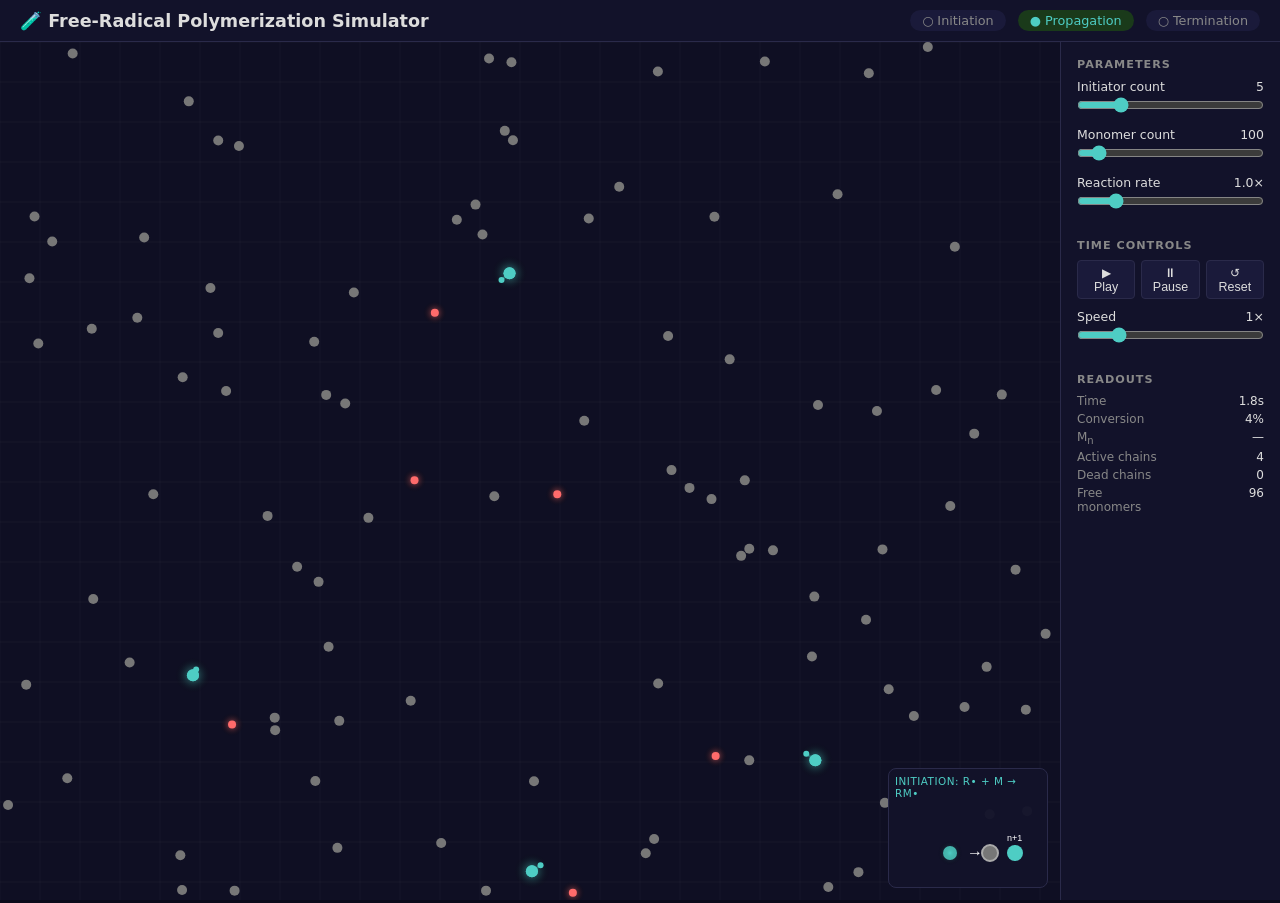
==== index.html @ 526443e1 "fix: remove consumed monomers from display, 5x reaction rates, monomer max 1000" ====
<!DOCTYPE html>
<html lang="en">
<head>
  <meta charset="UTF-8">
  <meta name="viewport" content="width=device-width, initial-scale=1.0">
  <title>Free-Radical Polymerization Simulator</title>
  <link rel="stylesheet" href="css/style.css">
</head>
<body>
  <div id="app">
    <header id="header">
      <h1>🧪 Free-Radical Polymerization Simulator</h1>
      <div id="stage-badges">
        <span id="badge-initiation" class="badge active">● Initiation</span>
        <span id="badge-propagation" class="badge">○ Propagation</span>
        <span id="badge-termination" class="badge">○ Termination</span>
      </div>
    </header>
    <main id="main">
      <div id="canvas-container">
        <canvas id="sim-canvas"></canvas>
        <div id="callout" class="hidden">
          <div id="callout-title"></div>
          <canvas id="callout-canvas" width="140" height="100"></canvas>
        </div>
      </div>
      <aside id="panel">
        <section class="panel-section">
          <h2>Parameters</h2>
          <div class="param">
            <label>Initiator count <span id="val-initiator">5</span></label>
            <input type="range" id="slider-initiator" min="1" max="20" value="5" step="1">
          </div>
          <div class="param">
            <label>Monomer count <span id="val-monomer">100</span></label>
            <input type="range" id="slider-monomer" min="20" max="1000" value="100" step="10">
          </div>
          <div class="param">
            <label>Reaction rate <span id="val-rate">1.0×</span></label>
            <input type="range" id="slider-rate" min="0.1" max="5.0" value="1.0" step="0.1">
          </div>
        </section>
        <section class="panel-section">
          <h2>Time Controls</h2>
          <div class="btn-row">
            <button id="btn-play">▶ Play</button>
            <button id="btn-pause">⏸ Pause</button>
            <button id="btn-reset">↺ Reset</button>
          </div>
          <div class="param">
            <label>Speed <span id="val-speed">1×</span></label>
            <input type="range" id="slider-speed" min="0.25" max="4" value="1" step="0.25">
          </div>
        </section>
        <section class="panel-section">
          <h2>Readouts</h2>
          <dl id="readouts">
            <dt>Time</dt><dd id="ro-time">0.0s</dd>
            <dt>Conversion</dt><dd id="ro-conversion">0%</dd>
            <dt>M<sub>n</sub></dt><dd id="ro-mn">—</dd>
            <dt>Active chains</dt><dd id="ro-chains">0</dd>
            <dt>Dead chains</dt><dd id="ro-dead">0</dd>
            <dt>Free monomers</dt><dd id="ro-monomers">0</dd>
          </dl>
        </section>
      </aside>
    </main>
  </div>
  <script src="js/bundle.js"></script>
</body>
</html>
---- css/style.css ----
*, *::before, *::after { box-sizing: border-box; margin: 0; padding: 0; }

:root {
  --bg: #0a0a1a;
  --bg-panel: #12122a;
  --bg-header: #12122a;
  --border: #2a2a4a;
  --text: #ddd;
  --text-secondary: #888;
  --accent: #4ecdc4;
  --red: #ff6b6b;
  --yellow: #ffd93d;
  --radius: 8px;
}

body {
  font-family: system-ui, -apple-system, sans-serif;
  background: var(--bg);
  color: var(--text);
  height: 100vh;
  overflow: hidden;
}

#app {
  display: flex;
  flex-direction: column;
  height: 100vh;
}

#header {
  display: flex;
  align-items: center;
  justify-content: space-between;
  padding: 10px 20px;
  background: var(--bg-header);
  border-bottom: 1px solid var(--border);
}

#header h1 {
  font-size: 1.1rem;
  font-weight: 600;
}

#stage-badges { display: flex; gap: 12px; }

.badge {
  font-size: 0.8rem;
  padding: 3px 12px;
  border-radius: 12px;
  background: #1a1a3a;
  color: var(--text-secondary);
  transition: all 0.3s;
}

.badge.active { background: #1a3a1a; color: var(--accent); }

#main {
  display: flex;
  flex: 1;
  min-height: 0;
}

#canvas-container {
  flex: 1;
  position: relative;
  background: #0f0f23;
}

#sim-canvas {
  display: block;
  width: 100%;
  height: 100%;
}

#callout {
  position: absolute;
  bottom: 12px;
  right: 12px;
  width: 160px;
  height: 120px;
  background: rgba(18, 18, 42, 0.95);
  border: 1px solid var(--border);
  border-radius: var(--radius);
  padding: 6px;
  transition: opacity 0.5s;
}

#callout.hidden { opacity: 0; pointer-events: none; }
#callout:not(.hidden) { opacity: 1; }

#callout-title {
  font-size: 0.65rem;
  color: var(--accent);
  text-transform: uppercase;
  letter-spacing: 0.5px;
  margin-bottom: 4px;
}

#callout-canvas { display: block; border-radius: 4px; }

#panel {
  width: 220px;
  background: var(--bg-panel);
  border-left: 1px solid var(--border);
  padding: 16px;
  overflow-y: auto;
  display: flex;
  flex-direction: column;
  gap: 16px;
}

.panel-section h2 {
  font-size: 0.7rem;
  text-transform: uppercase;
  letter-spacing: 1px;
  color: var(--text-secondary);
  margin-bottom: 8px;
}

.param { margin-bottom: 10px; }

.param label {
  display: flex;
  justify-content: space-between;
  font-size: 0.78rem;
  margin-bottom: 3px;
}

.param input[type="range"] {
  width: 100%;
  accent-color: var(--accent);
}

.btn-row { display: flex; gap: 6px; margin-bottom: 10px; }

button {
  background: #1a1a3a;
  color: var(--text);
  border: 1px solid var(--border);
  padding: 4px 10px;
  border-radius: 4px;
  cursor: pointer;
  font-size: 0.78rem;
  flex: 1;
}

button:hover { background: #2a2a4a; }

#readouts {
  display: grid;
  grid-template-columns: 1fr 1fr;
  gap: 4px 12px;
  font-size: 0.75rem;
}

#readouts dt { color: var(--text-secondary); }

#readouts dd { text-align: right; font-variant-numeric: tabular-nums; }
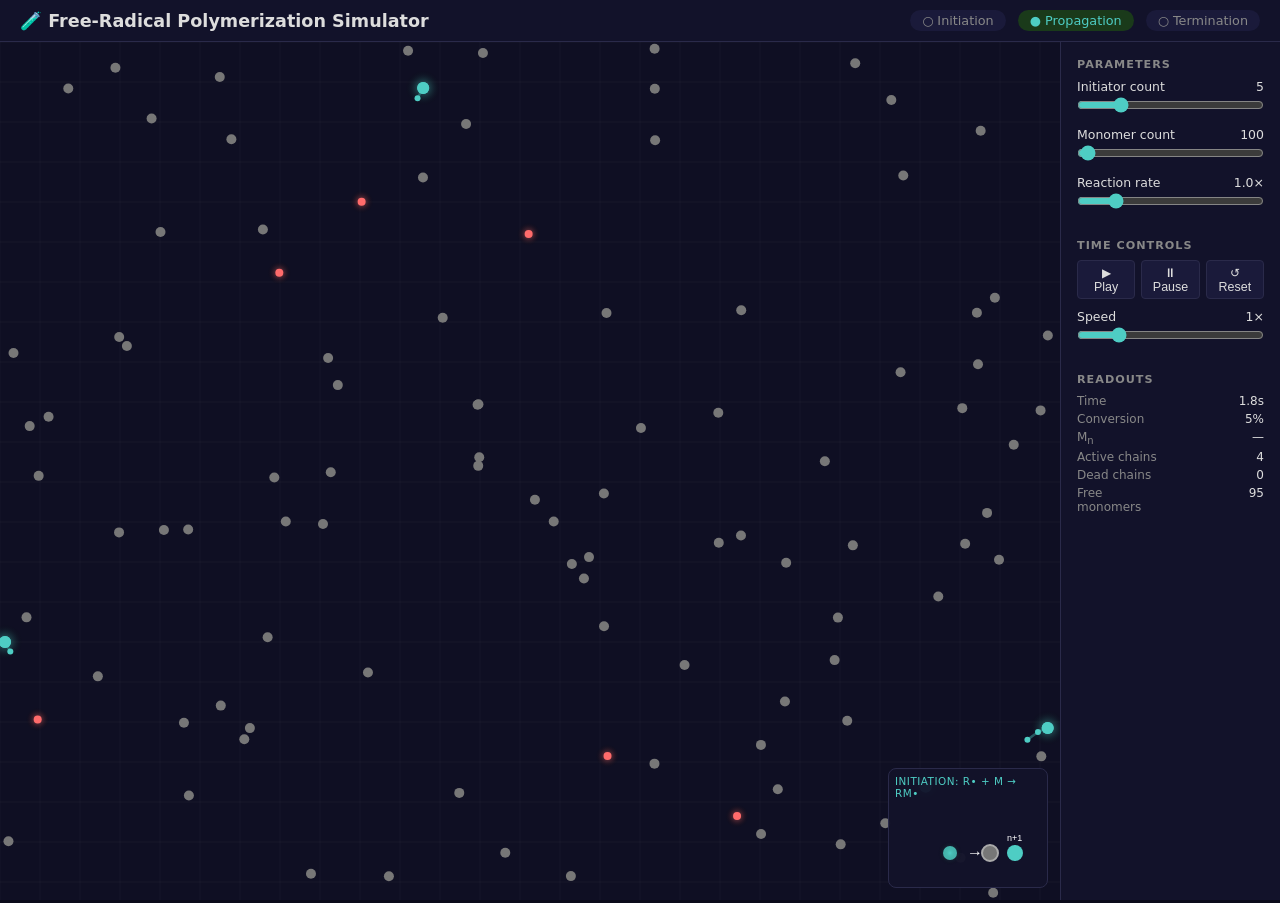
==== commit 3b8ddda2: "fix: monomer max 5000, 5x reaction rates (kd=25, kp=12.5, kt=3.75)" ====
--- a/index.html
+++ b/index.html
@@ -33,7 +33,7 @@
           </div>
           <div class="param">
             <label>Monomer count <span id="val-monomer">100</span></label>
-            <input type="range" id="slider-monomer" min="20" max="1000" value="100" step="10">
+            <input type="range" id="slider-monomer" min="20" max="5000" value="100" step="10">
           </div>
           <div class="param">
             <label>Reaction rate <span id="val-rate">1.0×</span></label>
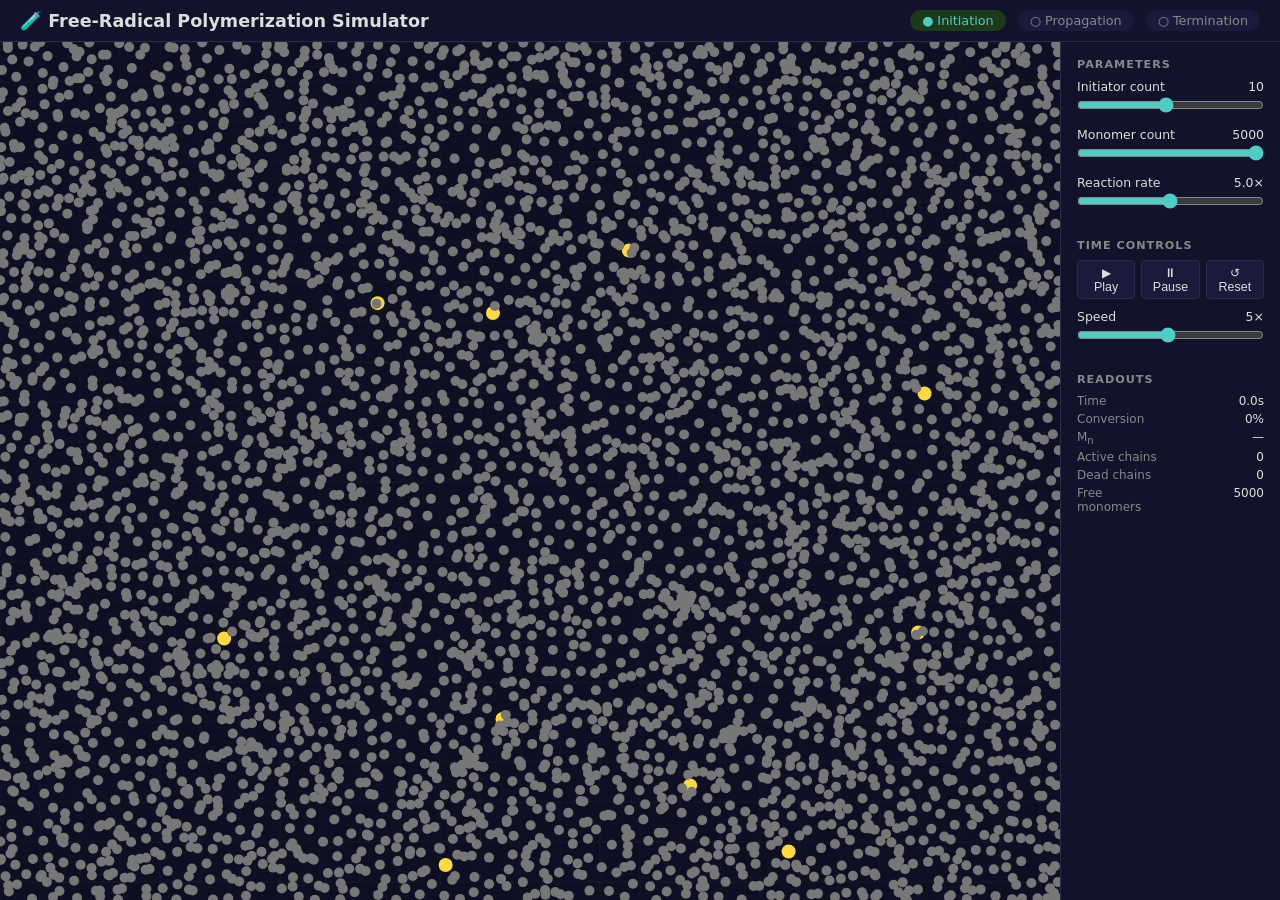
==== commit f7c9dbb2: "fix: manual start only, defaults: 10 initiators, 5000 monomers, rate 5x, speed 5x" ====
--- a/index.html
+++ b/index.html
@@ -28,16 +28,16 @@
         <section class="panel-section">
           <h2>Parameters</h2>
           <div class="param">
-            <label>Initiator count <span id="val-initiator">5</span></label>
-            <input type="range" id="slider-initiator" min="1" max="20" value="5" step="1">
+            <label>Initiator count <span id="val-initiator">10</span></label>
+            <input type="range" id="slider-initiator" min="1" max="20" value="10" step="1">
           </div>
           <div class="param">
-            <label>Monomer count <span id="val-monomer">100</span></label>
-            <input type="range" id="slider-monomer" min="20" max="5000" value="100" step="10">
+            <label>Monomer count <span id="val-monomer">5000</span></label>
+            <input type="range" id="slider-monomer" min="20" max="5000" value="5000" step="10">
           </div>
           <div class="param">
-            <label>Reaction rate <span id="val-rate">1.0×</span></label>
-            <input type="range" id="slider-rate" min="0.1" max="5.0" value="1.0" step="0.1">
+            <label>Reaction rate <span id="val-rate">5.0×</span></label>
+            <input type="range" id="slider-rate" min="0.1" max="10.0" value="5.0" step="0.1">
           </div>
         </section>
         <section class="panel-section">
@@ -48,8 +48,8 @@
             <button id="btn-reset">↺ Reset</button>
           </div>
           <div class="param">
-            <label>Speed <span id="val-speed">1×</span></label>
-            <input type="range" id="slider-speed" min="0.25" max="4" value="1" step="0.25">
+            <label>Speed <span id="val-speed">5×</span></label>
+            <input type="range" id="slider-speed" min="0.25" max="10" value="5" step="0.25">
           </div>
         </section>
         <section class="panel-section">
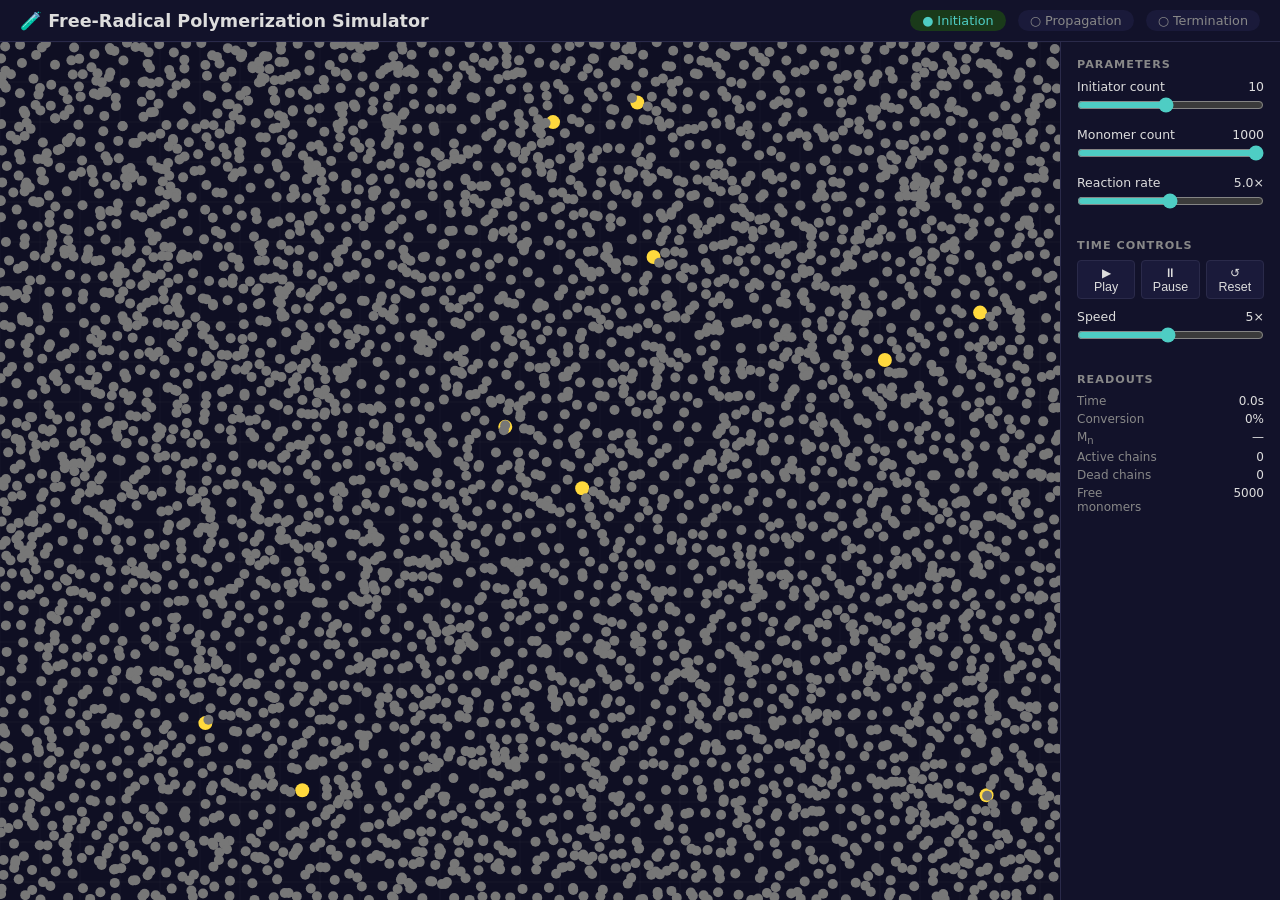
==== commit 18d20c6f: "fix: reduce default monomer count to 1000, add CLAUDE.md Co-Authored-By: Claude Opus 4.7 <noreply@an" ====
--- a/index.html
+++ b/index.html
@@ -32,8 +32,8 @@
             <input type="range" id="slider-initiator" min="1" max="20" value="10" step="1">
           </div>
           <div class="param">
-            <label>Monomer count <span id="val-monomer">5000</span></label>
-            <input type="range" id="slider-monomer" min="20" max="5000" value="5000" step="10">
+            <label>Monomer count <span id="val-monomer">1000</span></label>
+            <input type="range" id="slider-monomer" min="20" max="1000" value="1000" step="10">
           </div>
           <div class="param">
             <label>Reaction rate <span id="val-rate">5.0×</span></label>
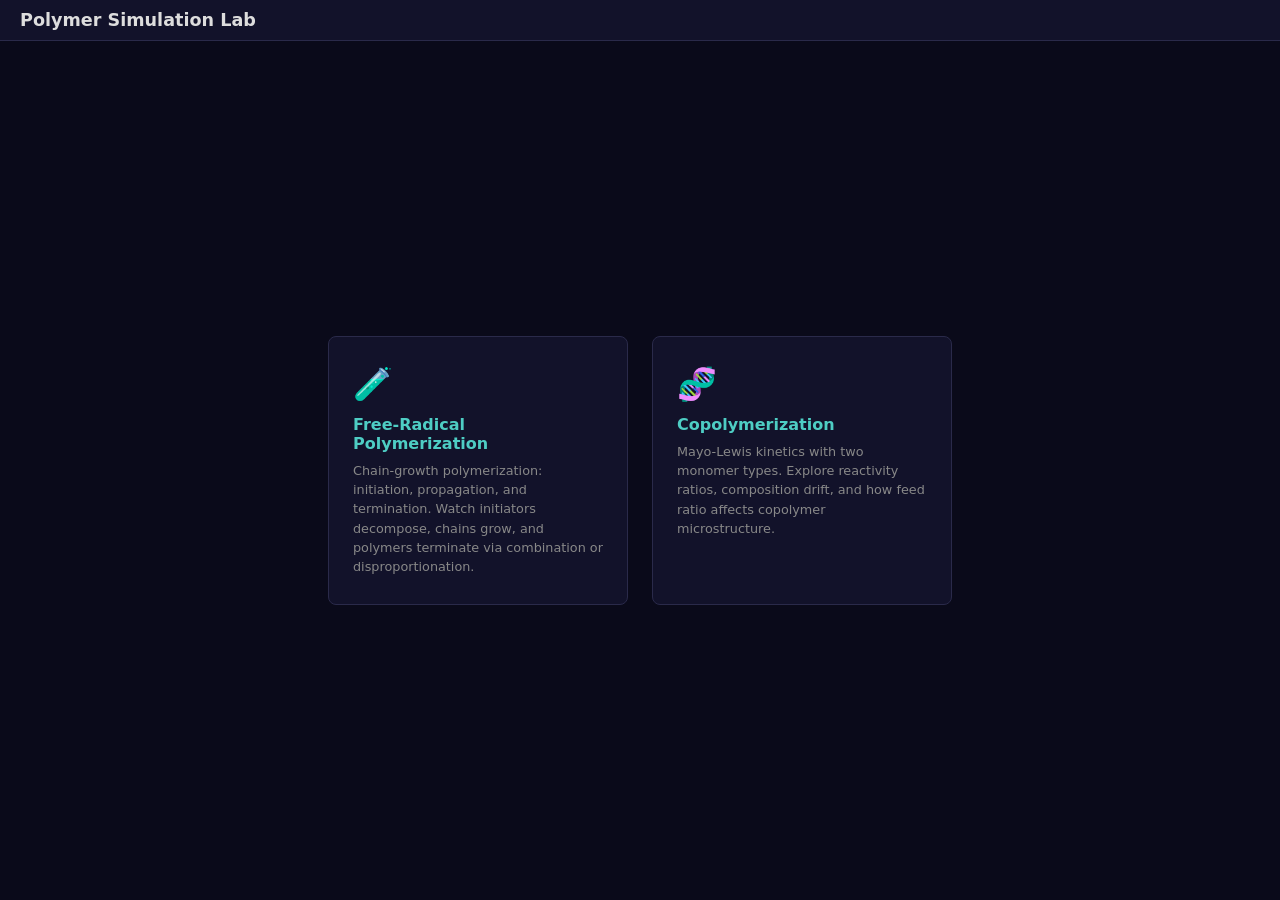
==== commit 744dc60b: "feat: add landing page with sim cards, update backward-compat bundle Co-Authored-By: Claude Opus 4.7" ====
--- a/index.html
+++ b/index.html
@@ -3,69 +3,28 @@
 <head>
   <meta charset="UTF-8">
   <meta name="viewport" content="width=device-width, initial-scale=1.0">
-  <title>Free-Radical Polymerization Simulator</title>
+  <title>Polymer Simulation Lab</title>
   <link rel="stylesheet" href="css/style.css">
 </head>
 <body>
   <div id="app">
     <header id="header">
-      <h1>🧪 Free-Radical Polymerization Simulator</h1>
-      <div id="stage-badges">
-        <span id="badge-initiation" class="badge active">● Initiation</span>
-        <span id="badge-propagation" class="badge">○ Propagation</span>
-        <span id="badge-termination" class="badge">○ Termination</span>
+      <h1>Polymer Simulation Lab</h1>
+    </header>
+    <main id="landing">
+      <div class="sim-cards">
+        <a href="free-radical/index.html" class="sim-card">
+          <div class="sim-card-icon">🧪</div>
+          <h2>Free-Radical Polymerization</h2>
+          <p>Chain-growth polymerization: initiation, propagation, and termination. Watch initiators decompose, chains grow, and polymers terminate via combination or disproportionation.</p>
+        </a>
+        <a href="copolymer/index.html" class="sim-card">
+          <div class="sim-card-icon">🧬</div>
+          <h2>Copolymerization</h2>
+          <p>Mayo-Lewis kinetics with two monomer types. Explore reactivity ratios, composition drift, and how feed ratio affects copolymer microstructure.</p>
+        </a>
       </div>
-    </header>
-    <main id="main">
-      <div id="canvas-container">
-        <canvas id="sim-canvas"></canvas>
-        <div id="callout" class="hidden">
-          <div id="callout-title"></div>
-          <canvas id="callout-canvas" width="140" height="100"></canvas>
-        </div>
-      </div>
-      <aside id="panel">
-        <section class="panel-section">
-          <h2>Parameters</h2>
-          <div class="param">
-            <label>Initiator count <span id="val-initiator">10</span></label>
-            <input type="range" id="slider-initiator" min="1" max="20" value="10" step="1">
-          </div>
-          <div class="param">
-            <label>Monomer count <span id="val-monomer">1000</span></label>
-            <input type="range" id="slider-monomer" min="20" max="1000" value="1000" step="10">
-          </div>
-          <div class="param">
-            <label>Reaction rate <span id="val-rate">5.0×</span></label>
-            <input type="range" id="slider-rate" min="0.1" max="10.0" value="5.0" step="0.1">
-          </div>
-        </section>
-        <section class="panel-section">
-          <h2>Time Controls</h2>
-          <div class="btn-row">
-            <button id="btn-play">▶ Play</button>
-            <button id="btn-pause">⏸ Pause</button>
-            <button id="btn-reset">↺ Reset</button>
-          </div>
-          <div class="param">
-            <label>Speed <span id="val-speed">5×</span></label>
-            <input type="range" id="slider-speed" min="0.25" max="10" value="5" step="0.25">
-          </div>
-        </section>
-        <section class="panel-section">
-          <h2>Readouts</h2>
-          <dl id="readouts">
-            <dt>Time</dt><dd id="ro-time">0.0s</dd>
-            <dt>Conversion</dt><dd id="ro-conversion">0%</dd>
-            <dt>M<sub>n</sub></dt><dd id="ro-mn">—</dd>
-            <dt>Active chains</dt><dd id="ro-chains">0</dd>
-            <dt>Dead chains</dt><dd id="ro-dead">0</dd>
-            <dt>Free monomers</dt><dd id="ro-monomers">0</dd>
-          </dl>
-        </section>
-      </aside>
     </main>
   </div>
-  <script src="js/bundle.js"></script>
 </body>
 </html>
--- a/css/style.css
+++ b/css/style.css
@@ -156,3 +156,56 @@
 #readouts dt { color: var(--text-secondary); }
 
 #readouts dd { text-align: right; font-variant-numeric: tabular-nums; }
+
+#landing {
+  flex: 1;
+  display: flex;
+  align-items: center;
+  justify-content: center;
+  padding: 40px;
+  min-height: 0;
+  overflow-y: auto;
+}
+
+.sim-cards {
+  display: flex;
+  gap: 24px;
+  max-width: 700px;
+  width: 100%;
+  flex-wrap: wrap;
+  justify-content: center;
+}
+
+.sim-card {
+  display: block;
+  background: var(--bg-panel);
+  border: 1px solid var(--border);
+  border-radius: var(--radius);
+  padding: 28px 24px;
+  width: 300px;
+  text-decoration: none;
+  color: var(--text);
+  transition: border-color 0.2s, transform 0.15s;
+}
+
+.sim-card:hover {
+  border-color: var(--accent);
+  transform: translateY(-2px);
+}
+
+.sim-card-icon {
+  font-size: 2rem;
+  margin-bottom: 12px;
+}
+
+.sim-card h2 {
+  font-size: 1rem;
+  color: var(--accent);
+  margin-bottom: 8px;
+}
+
+.sim-card p {
+  font-size: 0.8rem;
+  color: var(--text-secondary);
+  line-height: 1.5;
+}
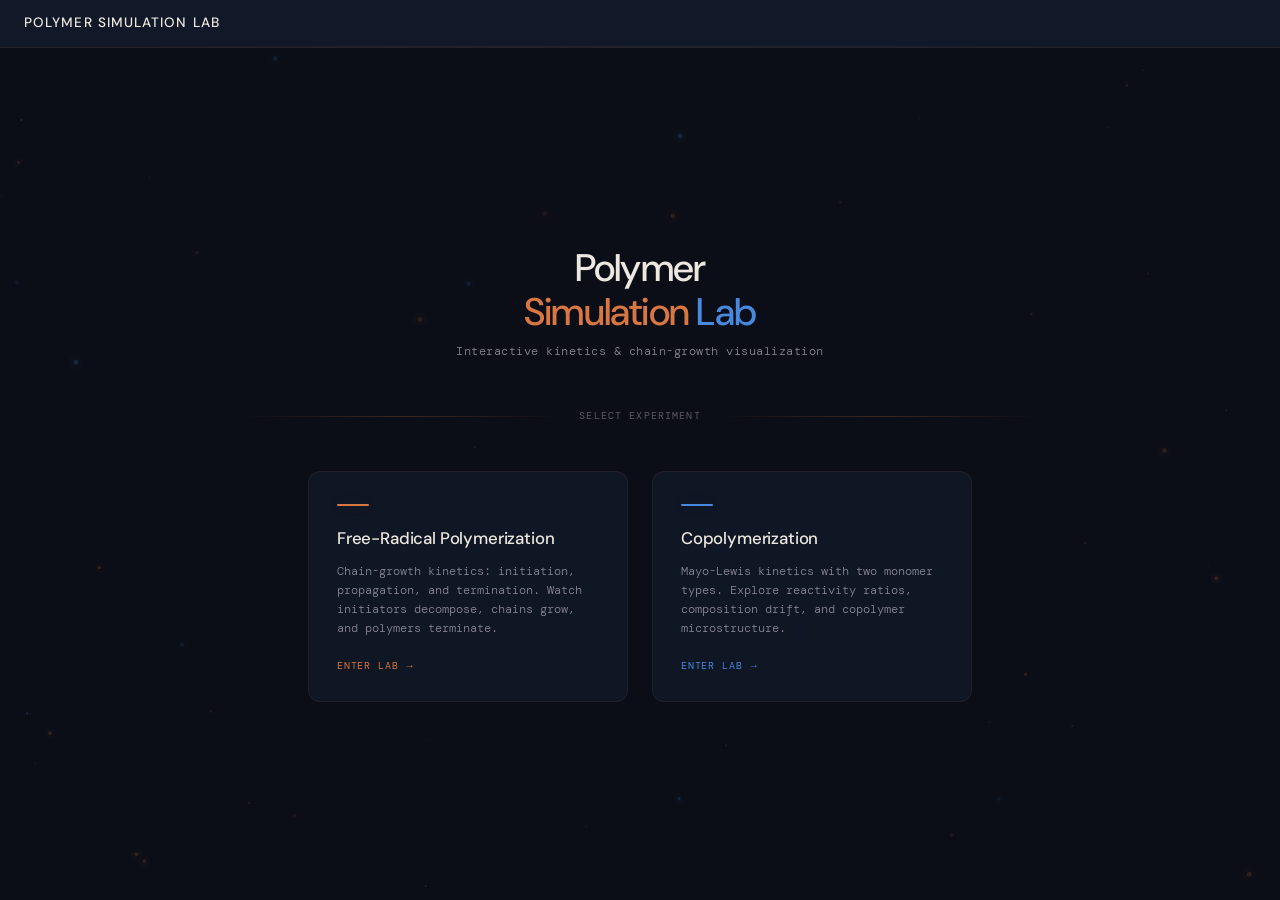
==== commit 33b59315: "session: "Mineral Lab" frontend redesign + install skills.sh top 20 Complete visual redesign of the " ====
--- a/index.html
+++ b/index.html
@@ -12,19 +12,103 @@
       <h1>Polymer Simulation Lab</h1>
     </header>
     <main id="landing">
-      <div class="sim-cards">
-        <a href="free-radical/index.html" class="sim-card">
-          <div class="sim-card-icon">🧪</div>
-          <h2>Free-Radical Polymerization</h2>
-          <p>Chain-growth polymerization: initiation, propagation, and termination. Watch initiators decompose, chains grow, and polymers terminate via combination or disproportionation.</p>
-        </a>
-        <a href="copolymer/index.html" class="sim-card">
-          <div class="sim-card-icon">🧬</div>
-          <h2>Copolymerization</h2>
-          <p>Mayo-Lewis kinetics with two monomer types. Explore reactivity ratios, composition drift, and how feed ratio affects copolymer microstructure.</p>
-        </a>
+      <canvas id="landing-canvas"></canvas>
+      <div class="landing-content">
+        <h1>Polymer<br><span class="copper">Simulation</span> <span class="cobalt">Lab</span></h1>
+        <p class="landing-subtitle">Interactive kinetics &amp; chain-growth visualization</p>
+        <div class="landing-divider">Select Experiment</div>
+        <div class="sim-cards">
+          <a href="free-radical/index.html" class="sim-card card-radical">
+            <div class="sim-card-accent"></div>
+            <h2>Free-Radical Polymerization</h2>
+            <p>Chain-growth kinetics: initiation, propagation, and termination. Watch initiators decompose, chains grow, and polymers terminate.</p>
+            <div class="sim-card-footer">
+              Enter Lab <span class="arrow">→</span>
+            </div>
+          </a>
+          <a href="copolymer/index.html" class="sim-card card-copolymer">
+            <div class="sim-card-accent"></div>
+            <h2>Copolymerization</h2>
+            <p>Mayo-Lewis kinetics with two monomer types. Explore reactivity ratios, composition drift, and copolymer microstructure.</p>
+            <div class="sim-card-footer">
+              Enter Lab <span class="arrow">→</span>
+            </div>
+          </a>
+        </div>
       </div>
     </main>
   </div>
+  <script>
+    (function() {
+      const canvas = document.getElementById('landing-canvas');
+      const ctx = canvas.getContext('2d');
+      let w, h, particles = [];
+
+      function resize() {
+        w = canvas.width = window.innerWidth;
+        h = canvas.height = window.innerHeight;
+      }
+      window.addEventListener('resize', resize);
+      resize();
+
+      const COUNT = 60;
+      for (let i = 0; i < COUNT; i++) {
+        particles.push({
+          x: Math.random() * w,
+          y: Math.random() * h,
+          vx: (Math.random() - 0.5) * 0.3,
+          vy: (Math.random() - 0.5) * 0.3,
+          r: Math.random() * 2 + 0.5,
+          alpha: Math.random() * 0.3 + 0.1,
+          type: Math.random() > 0.5 ? 'copper' : 'cobalt'
+        });
+      }
+
+      function draw() {
+        ctx.clearRect(0, 0, w, h);
+        for (const p of particles) {
+          p.x += p.vx;
+          p.y += p.vy;
+          if (p.x < 0) p.x = w;
+          if (p.x > w) p.x = 0;
+          if (p.y < 0) p.y = h;
+          if (p.y > h) p.y = 0;
+
+          ctx.beginPath();
+          ctx.arc(p.x, p.y, p.r, 0, Math.PI * 2);
+          const color = p.type === 'copper' ? '217, 119, 66' : '72, 136, 221';
+          ctx.fillStyle = `rgba(${color}, ${p.alpha})`;
+          ctx.fill();
+
+          if (p.r > 1.5) {
+            ctx.beginPath();
+            ctx.arc(p.x, p.y, p.r * 3, 0, Math.PI * 2);
+            ctx.fillStyle = `rgba(${color}, ${p.alpha * 0.15})`;
+            ctx.fill();
+          }
+        }
+
+        // subtle connecting lines between nearby particles
+        for (let i = 0; i < particles.length; i++) {
+          for (let j = i + 1; j < particles.length; j++) {
+            const dx = particles[i].x - particles[j].x;
+            const dy = particles[i].y - particles[j].y;
+            const dist = Math.sqrt(dx * dx + dy * dy);
+            if (dist < 120) {
+              ctx.beginPath();
+              ctx.moveTo(particles[i].x, particles[i].y);
+              ctx.lineTo(particles[j].x, particles[j].y);
+              ctx.strokeStyle = `rgba(217, 119, 66, ${0.04 * (1 - dist / 120)})`;
+              ctx.lineWidth = 0.5;
+              ctx.stroke();
+            }
+          }
+        }
+
+        requestAnimationFrame(draw);
+      }
+      draw();
+    })();
+  </script>
 </body>
 </html>
--- a/css/style.css
+++ b/css/style.css
@@ -1,161 +1,372 @@
+@import url('https://fonts.googleapis.com/css2?family=DM+Mono:ital,wght@0,300;0,400;0,500;1,400&family=DM+Sans:opsz,wght@9..40,300;9..40,400;9..40,500;9..40,600&display=swap');
+
 *, *::before, *::after { box-sizing: border-box; margin: 0; padding: 0; }
 
 :root {
-  --bg: #0a0a1a;
-  --bg-panel: #12122a;
-  --bg-header: #12122a;
-  --border: #2a2a4a;
-  --text: #ddd;
-  --text-secondary: #888;
-  --accent: #4ecdc4;
-  --red: #ff6b6b;
-  --yellow: #ffd93d;
-  --radius: 8px;
+  --bg-deep: #0b0e17;
+  --bg-surface: #111827;
+  --bg-panel: rgba(17, 24, 39, 0.88);
+  --copper: #d97742;
+  --copper-soft: #b86535;
+  --copper-glow: rgba(217, 119, 66, 0.15);
+  --cobalt: #4888dd;
+  --cobalt-glow: rgba(72, 136, 221, 0.15);
+  --amber: #d9a040;
+  --amber-glow: rgba(217, 160, 64, 0.12);
+  --rose: #d94a6a;
+  --text-primary: #ece8e0;
+  --text-secondary: #8a8895;
+  --text-dim: #5a5865;
+  --border-subtle: rgba(217, 119, 66, 0.1);
+  --border-accent: rgba(217, 119, 66, 0.25);
+  --radius-sm: 4px;
+  --radius-md: 8px;
+  --radius-lg: 12px;
+  --font-ui: 'DM Mono', 'Courier New', monospace;
+  --font-display: 'DM Sans', 'Segoe UI', sans-serif;
 }
 
 body {
-  font-family: system-ui, -apple-system, sans-serif;
-  background: var(--bg);
-  color: var(--text);
+  font-family: var(--font-ui);
+  background: var(--bg-deep);
+  color: var(--text-primary);
   height: 100vh;
   overflow: hidden;
-}
-
+  font-size: 13px;
+  line-height: 1.5;
+  -webkit-font-smoothing: antialiased;
+}
+
+/* ── Scrollbar ── */
+::-webkit-scrollbar { width: 4px; }
+::-webkit-scrollbar-track { background: transparent; }
+::-webkit-scrollbar-thumb { background: var(--border-accent); border-radius: 2px; }
+
+/* ── App Shell ── */
 #app {
   display: flex;
   flex-direction: column;
   height: 100vh;
 }
 
+/* ── Header ── */
 #header {
   display: flex;
   align-items: center;
-  justify-content: space-between;
-  padding: 10px 20px;
-  background: var(--bg-header);
-  border-bottom: 1px solid var(--border);
+  padding: 0 24px;
+  height: 48px;
+  background: var(--bg-surface);
+  border-bottom: 1px solid var(--border-subtle);
+  gap: 16px;
+  flex-shrink: 0;
+  position: relative;
+  z-index: 10;
+}
+
+#header::after {
+  content: '';
+  position: absolute;
+  bottom: 0;
+  left: 0;
+  right: 0;
+  height: 1px;
+  background: linear-gradient(90deg, transparent, var(--copper-glow), var(--cobalt-glow), transparent);
+  opacity: 0.6;
 }
 
 #header h1 {
-  font-size: 1.1rem;
-  font-weight: 600;
-}
-
-#stage-badges { display: flex; gap: 12px; }
+  font-family: var(--font-display);
+  font-size: 0.85rem;
+  font-weight: 500;
+  letter-spacing: 0.02em;
+  color: var(--text-primary);
+  text-transform: uppercase;
+  letter-spacing: 0.08em;
+}
+
+.back-link {
+  color: var(--text-secondary);
+  text-decoration: none;
+  font-size: 0.72rem;
+  transition: color 0.2s;
+  letter-spacing: 0.02em;
+  margin-left: auto;
+}
+
+.back-link:hover { color: var(--copper); }
+
+/* ── Stage Badges ── */
+#stage-badges {
+  display: flex;
+  gap: 8px;
+  margin-left: auto;
+}
 
 .badge {
-  font-size: 0.8rem;
-  padding: 3px 12px;
-  border-radius: 12px;
-  background: #1a1a3a;
-  color: var(--text-secondary);
-  transition: all 0.3s;
-}
-
-.badge.active { background: #1a3a1a; color: var(--accent); }
-
+  font-size: 0.65rem;
+  padding: 3px 12px 2px;
+  border-radius: 100px;
+  background: rgba(255,255,255,0.04);
+  color: var(--text-dim);
+  border: 1px solid transparent;
+  letter-spacing: 0.04em;
+  transition: all 0.4s ease;
+  text-transform: uppercase;
+}
+
+.badge.active {
+  background: var(--copper-glow);
+  color: var(--copper);
+  border-color: rgba(217, 119, 66, 0.2);
+  box-shadow: 0 0 12px rgba(217, 119, 66, 0.08);
+}
+
+/* ── Main Layout ── */
 #main {
   display: flex;
   flex: 1;
   min-height: 0;
 }
 
+/* ── Canvas Area ── */
 #canvas-container {
   flex: 1;
   position: relative;
-  background: #0f0f23;
+  background: var(--bg-deep);
+  overflow: hidden;
+}
+
+#canvas-container::before {
+  content: '';
+  position: absolute;
+  inset: 12px;
+  border: 1px solid var(--border-subtle);
+  border-radius: var(--radius-md);
+  pointer-events: none;
+  z-index: 1;
+  transition: border-color 0.4s ease;
+}
+
+#canvas-container:has(canvas:hover)::before {
+  border-color: var(--border-accent);
 }
 
 #sim-canvas {
   display: block;
-  width: 100%;
-  height: 100%;
-}
-
+  width: calc(100% - 24px);
+  height: calc(100% - 24px);
+  margin: 12px;
+  border-radius: var(--radius-md);
+}
+
+/* ── Callout ── */
 #callout {
   position: absolute;
-  bottom: 12px;
-  right: 12px;
-  width: 160px;
-  height: 120px;
-  background: rgba(18, 18, 42, 0.95);
-  border: 1px solid var(--border);
-  border-radius: var(--radius);
-  padding: 6px;
-  transition: opacity 0.5s;
-}
-
-#callout.hidden { opacity: 0; pointer-events: none; }
-#callout:not(.hidden) { opacity: 1; }
+  bottom: 24px;
+  right: 24px;
+  width: 168px;
+  background: var(--bg-panel);
+  backdrop-filter: blur(8px);
+  border: 1px solid var(--border-subtle);
+  border-radius: var(--radius-md);
+  padding: 10px;
+  transition: opacity 0.5s ease, transform 0.3s ease;
+  z-index: 5;
+}
+
+#callout.hidden {
+  opacity: 0;
+  transform: translateY(8px);
+  pointer-events: none;
+}
+
+#callout:not(.hidden) {
+  opacity: 1;
+  transform: translateY(0);
+}
 
 #callout-title {
-  font-size: 0.65rem;
-  color: var(--accent);
-  text-transform: uppercase;
-  letter-spacing: 0.5px;
+  font-size: 0.6rem;
+  color: var(--copper);
+  text-transform: uppercase;
+  letter-spacing: 0.08em;
+  margin-bottom: 6px;
+  font-family: var(--font-ui);
+  font-weight: 500;
+}
+
+#callout-canvas {
+  display: block;
+  border-radius: var(--radius-sm);
+  width: 100%;
+  height: auto;
+}
+
+/* ── Panel ── */
+#panel {
+  width: 240px;
+  background: var(--bg-surface);
+  border-left: 1px solid var(--border-subtle);
+  padding: 20px 18px;
+  overflow-y: auto;
+  display: flex;
+  flex-direction: column;
+  gap: 20px;
+  flex-shrink: 0;
+  position: relative;
+}
+
+#panel::before {
+  content: '';
+  position: absolute;
+  top: 0;
+  left: 0;
+  right: 0;
+  height: 1px;
+  background: linear-gradient(90deg, var(--copper-glow), transparent);
+  opacity: 0.4;
+}
+
+.panel-section h2 {
+  font-size: 0.6rem;
+  text-transform: uppercase;
+  letter-spacing: 0.12em;
+  color: var(--text-dim);
+  margin-bottom: 12px;
+  font-weight: 400;
+  padding-bottom: 6px;
+  border-bottom: 1px solid var(--border-subtle);
+}
+
+.param { margin-bottom: 12px; }
+
+.param:last-child { margin-bottom: 0; }
+
+.param label {
+  display: flex;
+  justify-content: space-between;
+  font-size: 0.7rem;
+  color: var(--text-secondary);
   margin-bottom: 4px;
-}
-
-#callout-canvas { display: block; border-radius: 4px; }
-
-#panel {
-  width: 220px;
-  background: var(--bg-panel);
-  border-left: 1px solid var(--border);
-  padding: 16px;
-  overflow-y: auto;
-  display: flex;
-  flex-direction: column;
-  gap: 16px;
-}
-
-.panel-section h2 {
+  letter-spacing: 0.02em;
+}
+
+.param label span {
+  color: var(--text-primary);
+  font-weight: 500;
+}
+
+.param input[type="range"] {
+  -webkit-appearance: none;
+  appearance: none;
+  width: 100%;
+  height: 3px;
+  background: rgba(255,255,255,0.08);
+  border-radius: 2px;
+  outline: none;
+  cursor: pointer;
+}
+
+.param input[type="range"]::-webkit-slider-thumb {
+  -webkit-appearance: none;
+  appearance: none;
+  width: 12px;
+  height: 12px;
+  border-radius: 50%;
+  background: var(--copper);
+  cursor: pointer;
+  border: 2px solid var(--bg-surface);
+  box-shadow: 0 0 8px var(--copper-glow);
+  transition: transform 0.15s;
+}
+
+.param input[type="range"]::-webkit-slider-thumb:hover {
+  transform: scale(1.15);
+}
+
+.param input[type="range"]::-moz-range-thumb {
+  width: 12px;
+  height: 12px;
+  border-radius: 50%;
+  background: var(--copper);
+  cursor: pointer;
+  border: 2px solid var(--bg-surface);
+  box-shadow: 0 0 8px var(--copper-glow);
+}
+
+.param input[type="range"]:focus::-webkit-slider-thumb {
+  box-shadow: 0 0 12px rgba(217, 119, 66, 0.4);
+}
+
+/* ── Buttons ── */
+.btn-row { display: flex; gap: 6px; margin-bottom: 0; }
+
+button {
+  font-family: var(--font-ui);
+  background: rgba(255,255,255,0.04);
+  color: var(--text-primary);
+  border: 1px solid var(--border-subtle);
+  padding: 6px 12px 5px;
+  border-radius: var(--radius-sm);
+  cursor: pointer;
   font-size: 0.7rem;
-  text-transform: uppercase;
-  letter-spacing: 1px;
-  color: var(--text-secondary);
-  margin-bottom: 8px;
-}
-
-.param { margin-bottom: 10px; }
-
-.param label {
-  display: flex;
-  justify-content: space-between;
-  font-size: 0.78rem;
-  margin-bottom: 3px;
-}
-
-.param input[type="range"] {
+  flex: 1;
+  transition: all 0.2s ease;
+  letter-spacing: 0.02em;
+  text-transform: uppercase;
+}
+
+button:hover {
+  background: var(--copper-glow);
+  border-color: rgba(217, 119, 66, 0.25);
+  color: var(--copper);
+}
+
+button:active {
+  transform: scale(0.97);
+}
+
+/* ── Select (preset dropdown) ── */
+select {
+  font-family: var(--font-ui);
   width: 100%;
-  accent-color: var(--accent);
-}
-
-.btn-row { display: flex; gap: 6px; margin-bottom: 10px; }
-
-button {
-  background: #1a1a3a;
-  color: var(--text);
-  border: 1px solid var(--border);
-  padding: 4px 10px;
-  border-radius: 4px;
+  background: rgba(255,255,255,0.04);
+  color: var(--text-primary);
+  border: 1px solid var(--border-subtle);
+  padding: 6px 8px 5px;
+  border-radius: var(--radius-sm);
+  font-size: 0.7rem;
   cursor: pointer;
-  font-size: 0.78rem;
-  flex: 1;
-}
-
-button:hover { background: #2a2a4a; }
-
+  outline: none;
+  transition: border-color 0.2s;
+}
+
+select:hover, select:focus {
+  border-color: rgba(217, 119, 66, 0.25);
+}
+
+/* ── Readouts ── */
 #readouts {
   display: grid;
   grid-template-columns: 1fr 1fr;
-  gap: 4px 12px;
-  font-size: 0.75rem;
-}
-
-#readouts dt { color: var(--text-secondary); }
-
-#readouts dd { text-align: right; font-variant-numeric: tabular-nums; }
+  gap: 3px 16px;
+  font-size: 0.68rem;
+}
+
+#readouts dt {
+  color: var(--text-secondary);
+  letter-spacing: 0.02em;
+}
+
+#readouts dd {
+  text-align: right;
+  font-variant-numeric: tabular-nums;
+  color: var(--text-primary);
+}
+
+/* ══════════════════════════════════════════
+   LANDING PAGE
+   ══════════════════════════════════════════ */
 
 #landing {
   flex: 1;
@@ -163,49 +374,218 @@
   align-items: center;
   justify-content: center;
   padding: 40px;
-  min-height: 0;
   overflow-y: auto;
+  position: relative;
+}
+
+/* ── Landing particle canvas ── */
+#landing-canvas {
+  position: fixed;
+  inset: 0;
+  width: 100%;
+  height: 100%;
+  z-index: 0;
+  pointer-events: none;
+  opacity: 0.5;
+}
+
+/* ── Landing content ── */
+.landing-content {
+  position: relative;
+  z-index: 1;
+  text-align: center;
+  max-width: 800px;
+  width: 100%;
+}
+
+.landing-content h1 {
+  font-family: var(--font-display);
+  font-size: 2.4rem;
+  font-weight: 500;
+  letter-spacing: -0.02em;
+  margin-bottom: 8px;
+  color: var(--text-primary);
+  line-height: 1.15;
+}
+
+.landing-content h1 .copper {
+  color: var(--copper);
+}
+
+.landing-content h1 .cobalt {
+  color: var(--cobalt);
+}
+
+.landing-subtitle {
+  font-size: 0.78rem;
+  color: var(--text-secondary);
+  margin-bottom: 48px;
+  letter-spacing: 0.04em;
+  font-weight: 300;
+}
+
+.landing-divider {
+  display: flex;
+  align-items: center;
+  gap: 16px;
+  margin-bottom: 48px;
+  color: var(--text-dim);
+  font-size: 0.6rem;
+  text-transform: uppercase;
+  letter-spacing: 0.12em;
+}
+
+.landing-divider::before,
+.landing-divider::after {
+  content: '';
+  flex: 1;
+  height: 1px;
+  background: linear-gradient(90deg, transparent, var(--border-accent), transparent);
 }
 
 .sim-cards {
   display: flex;
   gap: 24px;
-  max-width: 700px;
-  width: 100%;
+  justify-content: center;
   flex-wrap: wrap;
-  justify-content: center;
 }
 
 .sim-card {
-  display: block;
+  display: flex;
+  flex-direction: column;
   background: var(--bg-panel);
-  border: 1px solid var(--border);
-  border-radius: var(--radius);
-  padding: 28px 24px;
-  width: 300px;
+  backdrop-filter: blur(12px);
+  border: 1px solid var(--border-subtle);
+  border-radius: var(--radius-lg);
+  padding: 32px 28px 28px;
+  width: 320px;
   text-decoration: none;
-  color: var(--text);
-  transition: border-color 0.2s, transform 0.15s;
+  color: var(--text-primary);
+  transition: all 0.35s cubic-bezier(0.22, 1, 0.36, 1);
+  position: relative;
+  overflow: hidden;
+  text-align: left;
+}
+
+.sim-card::before {
+  content: '';
+  position: absolute;
+  inset: 0;
+  opacity: 0;
+  transition: opacity 0.35s ease;
+  pointer-events: none;
+}
+
+.sim-card.card-radical::before {
+  background: radial-gradient(ellipse at 30% 20%, rgba(217, 119, 66, 0.06), transparent 70%);
+}
+
+.sim-card.card-copolymer::before {
+  background: radial-gradient(ellipse at 30% 20%, rgba(72, 136, 221, 0.06), transparent 70%);
 }
 
 .sim-card:hover {
-  border-color: var(--accent);
-  transform: translateY(-2px);
-}
-
-.sim-card-icon {
-  font-size: 2rem;
-  margin-bottom: 12px;
+  border-color: rgba(217, 119, 66, 0.3);
+  transform: translateY(-4px);
+}
+
+.sim-card:hover::before {
+  opacity: 1;
+}
+
+.sim-card-accent {
+  width: 32px;
+  height: 2px;
+  border-radius: 2px;
+  margin-bottom: 20px;
+}
+
+.card-radical .sim-card-accent {
+  background: var(--copper);
+  box-shadow: 0 0 12px var(--copper-glow);
+}
+
+.card-copolymer .sim-card-accent {
+  background: var(--cobalt);
+  box-shadow: 0 0 12px var(--cobalt-glow);
 }
 
 .sim-card h2 {
-  font-size: 1rem;
-  color: var(--accent);
-  margin-bottom: 8px;
-}
+  font-family: var(--font-display);
+  font-size: 1.05rem;
+  font-weight: 500;
+  margin-bottom: 10px;
+  letter-spacing: -0.01em;
+}
+
+.card-radical .sim-card h2 { color: var(--copper); }
+.card-copolymer .sim-card h2 { color: var(--cobalt); }
 
 .sim-card p {
-  font-size: 0.8rem;
+  font-size: 0.72rem;
   color: var(--text-secondary);
-  line-height: 1.5;
-}
+  line-height: 1.65;
+  flex: 1;
+  font-weight: 300;
+}
+
+.sim-card-footer {
+  margin-top: 20px;
+  display: flex;
+  align-items: center;
+  gap: 8px;
+  font-size: 0.65rem;
+  text-transform: uppercase;
+  letter-spacing: 0.08em;
+}
+
+.card-radical .sim-card-footer { color: var(--copper); }
+.card-copolymer .sim-card-footer { color: var(--cobalt); }
+
+.sim-card-footer .arrow {
+  transition: transform 0.25s ease;
+}
+
+.sim-card:hover .sim-card-footer .arrow {
+  transform: translateX(4px);
+}
+
+/* ── Animation Stagger ── */
+.sim-card {
+  opacity: 0;
+  transform: translateY(16px);
+  animation: cardFadeIn 0.6s cubic-bezier(0.22, 1, 0.36, 1) forwards;
+}
+
+.sim-card:nth-child(1) { animation-delay: 0.1s; }
+.sim-card:nth-child(2) { animation-delay: 0.25s; }
+
+@keyframes cardFadeIn {
+  to { opacity: 1; transform: translateY(0); }
+}
+
+.landing-content h1,
+.landing-subtitle,
+.landing-divider {
+  opacity: 0;
+  animation: fadeUp 0.6s ease forwards;
+}
+
+.landing-content h1 { animation-delay: 0s; }
+.landing-subtitle { animation-delay: 0.08s; }
+.landing-divider { animation-delay: 0.18s; }
+
+@keyframes fadeUp {
+  from { opacity: 0; transform: translateY(12px); }
+  to { opacity: 1; transform: translateY(0); }
+}
+
+/* ── Responsive ── */
+@media (max-width: 700px) {
+  #panel { width: 200px; padding: 14px 12px; }
+  .sim-cards { flex-direction: column; align-items: center; }
+  .sim-card { width: 100%; max-width: 360px; }
+  .landing-content h1 { font-size: 1.6rem; }
+  #header h1 { font-size: 0.7rem; }
+  #stage-badges { display: none; }
+}
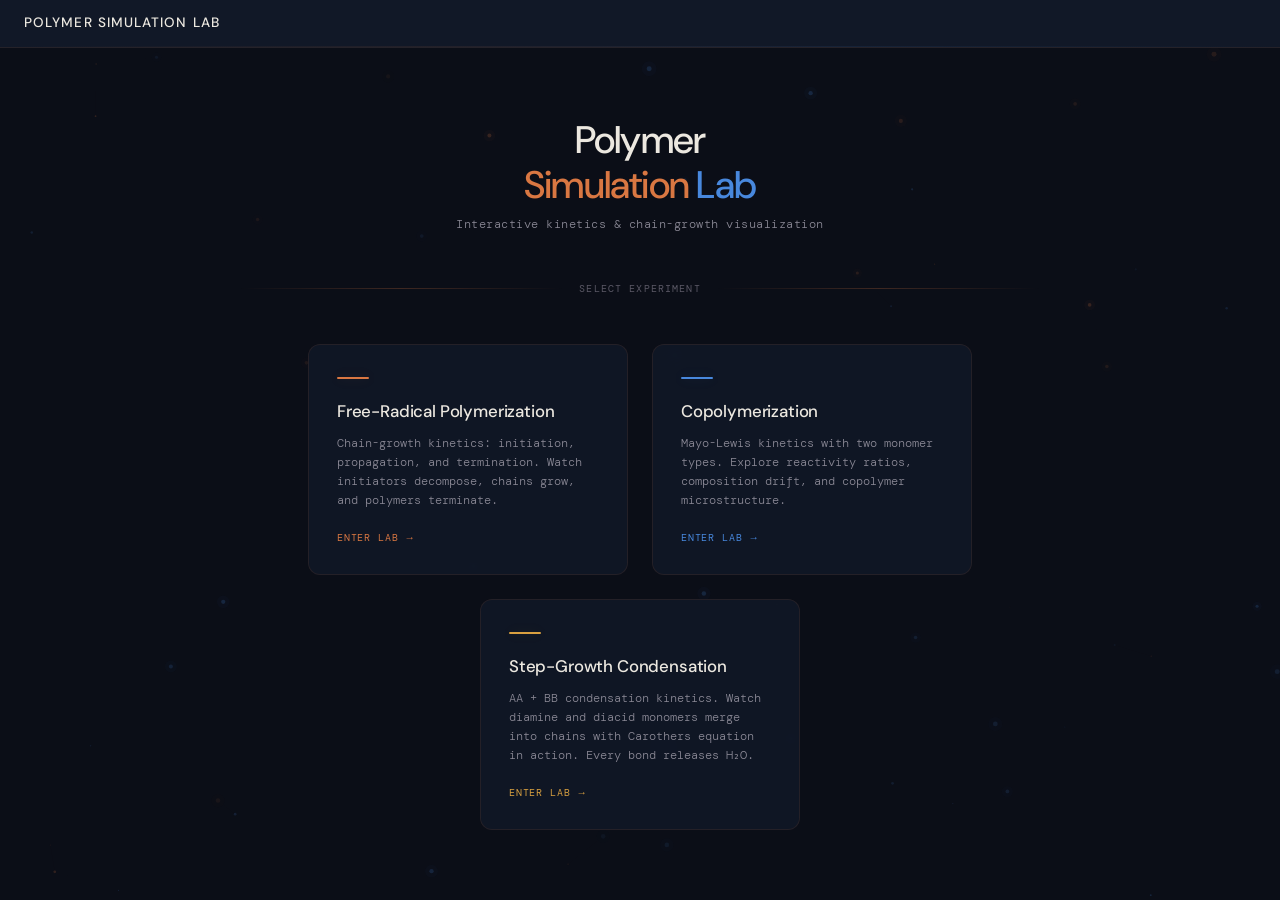
==== commit a7e2e5ac: "feat: add step-growth condensation polymerization simulator - AA + BB step-growth kinetics with diam" ====
--- a/index.html
+++ b/index.html
@@ -30,6 +30,14 @@
             <div class="sim-card-accent"></div>
             <h2>Copolymerization</h2>
             <p>Mayo-Lewis kinetics with two monomer types. Explore reactivity ratios, composition drift, and copolymer microstructure.</p>
+            <div class="sim-card-footer">
+              Enter Lab <span class="arrow">→</span>
+            </div>
+          </a>
+          <a href="step-growth/index.html" class="sim-card card-stepgrowth">
+            <div class="sim-card-accent"></div>
+            <h2>Step-Growth Condensation</h2>
+            <p>AA + BB condensation kinetics. Watch diamine and diacid monomers merge into chains with Carothers equation in action. Every bond releases H₂O.</p>
             <div class="sim-card-footer">
               Enter Lab <span class="arrow">→</span>
             </div>
--- a/css/style.css
+++ b/css/style.css
@@ -559,6 +559,7 @@
 
 .sim-card:nth-child(1) { animation-delay: 0.1s; }
 .sim-card:nth-child(2) { animation-delay: 0.25s; }
+.sim-card:nth-child(3) { animation-delay: 0.4s; }
 
 @keyframes cardFadeIn {
   to { opacity: 1; transform: translateY(0); }
@@ -589,3 +590,20 @@
   #header h1 { font-size: 0.7rem; }
   #stage-badges { display: none; }
 }
+
+.card-stepgrowth .sim-card-accent {
+  background: var(--amber);
+  box-shadow: 0 0 12px var(--amber-glow);
+}
+
+.card-stepgrowth::before {
+  background: radial-gradient(ellipse at 30% 20%, rgba(106, 191, 105, 0.06), transparent 70%);
+}
+
+.card-stepgrowth .sim-card h2 {
+  color: var(--amber);
+}
+
+.card-stepgrowth .sim-card-footer {
+  color: var(--amber);
+}
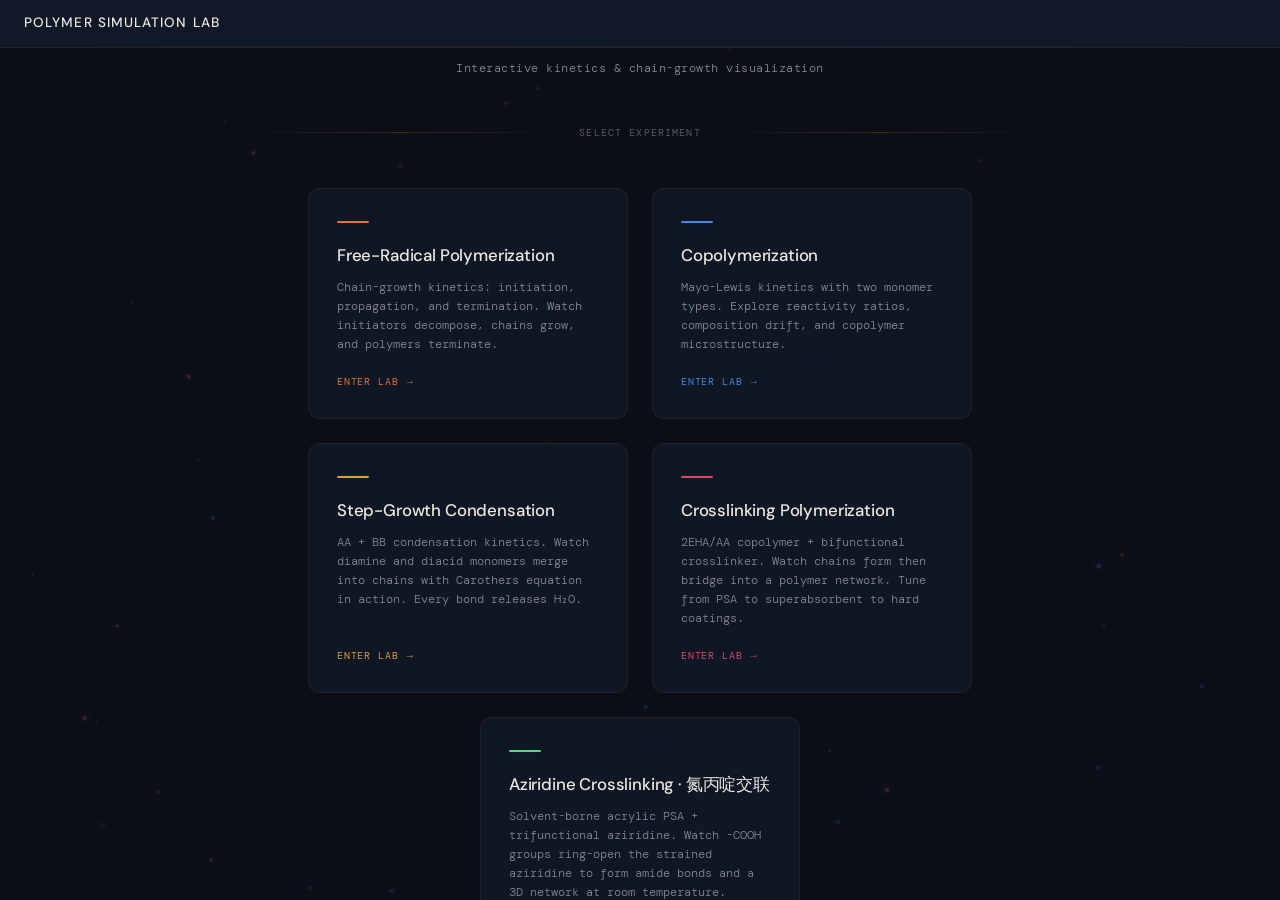
==== commit 367c79dd: "feat: polymer basics PPTX presentation + crosslinking simulator - New 17-slide Polymer-Simulation-La" ====
--- a/index.html
+++ b/index.html
@@ -38,6 +38,22 @@
             <div class="sim-card-accent"></div>
             <h2>Step-Growth Condensation</h2>
             <p>AA + BB condensation kinetics. Watch diamine and diacid monomers merge into chains with Carothers equation in action. Every bond releases H₂O.</p>
+            <div class="sim-card-footer">
+              Enter Lab <span class="arrow">→</span>
+            </div>
+          </a>
+          <a href="crosslink/index.html" class="sim-card card-crosslink">
+            <div class="sim-card-accent"></div>
+            <h2>Crosslinking Polymerization</h2>
+            <p>2EHA/AA copolymer + bifunctional crosslinker. Watch chains form then bridge into a polymer network. Tune from PSA to superabsorbent to hard coatings.</p>
+            <div class="sim-card-footer">
+              Enter Lab <span class="arrow">→</span>
+            </div>
+          </a>
+          <a href="crosslink/aziridine.html" class="sim-card card-aziridine">
+            <div class="sim-card-accent"></div>
+            <h2>Aziridine Crosslinking · 氮丙啶交联</h2>
+            <p>Solvent-borne acrylic PSA + trifunctional aziridine. Watch -COOH groups ring-open the strained aziridine to form amide bonds and a 3D network at room temperature. Flory-Stockmayer gel point p_c = 0.5.</p>
             <div class="sim-card-footer">
               Enter Lab <span class="arrow">→</span>
             </div>
--- a/css/style.css
+++ b/css/style.css
@@ -202,6 +202,64 @@
   height: auto;
 }
 
+#lab-journal {
+  position: absolute;
+  bottom: 24px;
+  left: 24px;
+  width: 260px;
+  background: var(--bg-panel);
+  backdrop-filter: blur(8px);
+  border: 1px solid var(--border-subtle);
+  border-radius: var(--radius-md);
+  padding: 10px 12px;
+  z-index: 5;
+  font-family: var(--font-ui);
+}
+
+#lab-journal-title {
+  font-size: 0.65rem;
+  color: var(--copper);
+  text-transform: uppercase;
+  letter-spacing: 0.08em;
+  margin-bottom: 8px;
+  font-weight: 500;
+}
+
+#lab-journal-list {
+  list-style: none;
+  padding: 0;
+  margin: 0;
+  font-size: 0.72rem;
+  color: #ddd9e0;
+  line-height: 1.5;
+}
+
+#lab-journal-list li {
+  padding: 2px 0;
+  border-bottom: 1px dashed rgba(255,255,255,0.06);
+}
+
+#lab-journal-list li:last-child {
+  border-bottom: none;
+}
+
+#lab-journal-list .ev-time {
+  display: inline-block;
+  color: #888;
+  width: 42px;
+  font-variant-numeric: tabular-nums;
+}
+
+#lab-journal-list .ev-init { color: #ffd93d; }
+#lab-journal-list .ev-prop { color: #4ecdc4; }
+#lab-journal-list .ev-term { color: #ff6b6b; }
+#lab-journal-list .ev-xlink { color: #5fff5f; }
+
+#lab-journal-list li.empty {
+  color: #666;
+  font-style: italic;
+}
+
 /* ── Panel ── */
 #panel {
   width: 240px;
@@ -560,6 +618,7 @@
 .sim-card:nth-child(1) { animation-delay: 0.1s; }
 .sim-card:nth-child(2) { animation-delay: 0.25s; }
 .sim-card:nth-child(3) { animation-delay: 0.4s; }
+.sim-card:nth-child(4) { animation-delay: 0.55s; }
 
 @keyframes cardFadeIn {
   to { opacity: 1; transform: translateY(0); }
@@ -607,3 +666,44 @@
 .card-stepgrowth .sim-card-footer {
   color: var(--amber);
 }
+
+.card-crosslink .sim-card-accent {
+  background: var(--rose);
+  box-shadow: 0 0 12px rgba(217, 74, 106, 0.15);
+}
+
+.card-crosslink::before {
+  background: radial-gradient(ellipse at 30% 20%, rgba(217, 74, 106, 0.06), transparent 70%);
+}
+
+.card-crosslink .sim-card h2 {
+  color: var(--rose);
+}
+
+.card-crosslink .sim-card-footer {
+  color: var(--rose);
+}
+
+/* ── Aziridine card (5th sim) — emerald accent ── */
+.card-aziridine .sim-card-accent {
+  background: #4ade80;
+  box-shadow: 0 0 12px rgba(74, 222, 128, 0.18);
+}
+
+.card-aziridine::before {
+  background: radial-gradient(ellipse at 30% 20%, rgba(74, 222, 128, 0.07), transparent 70%);
+}
+
+.card-aziridine:hover {
+  border-color: rgba(74, 222, 128, 0.3);
+}
+
+.card-aziridine .sim-card h2 {
+  color: #4ade80;
+}
+
+.card-aziridine .sim-card-footer {
+  color: #4ade80;
+}
+
+.sim-card:nth-child(5) { animation-delay: 0.7s; }
